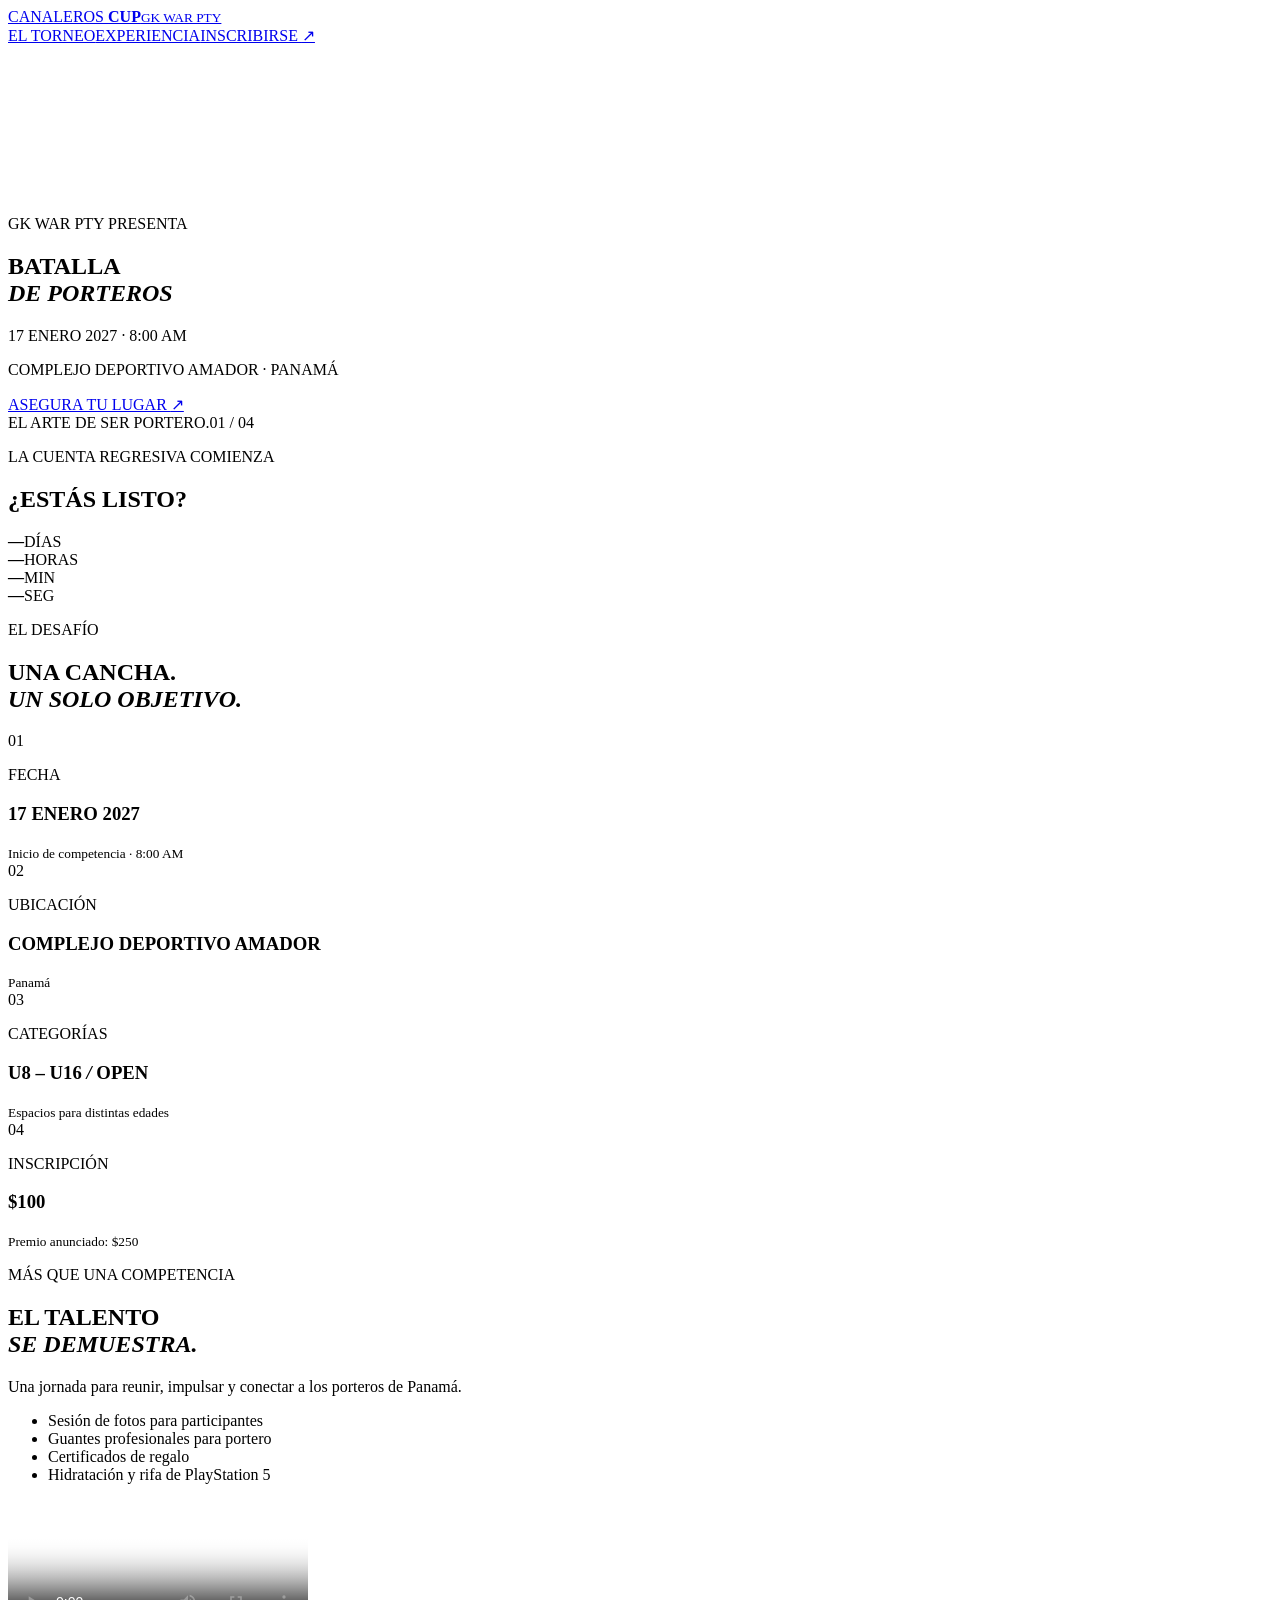
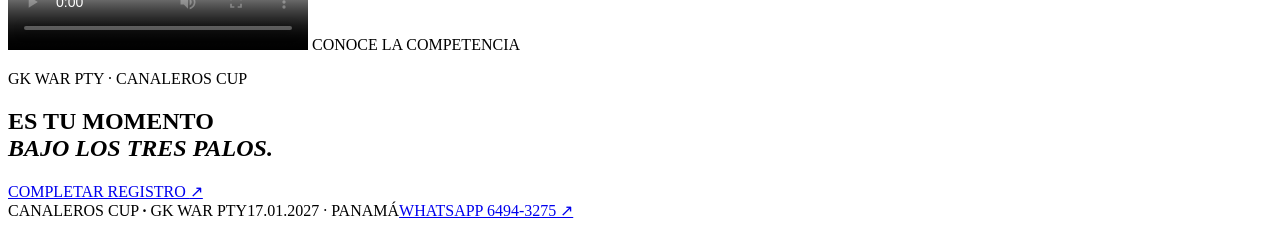
==== index.html @ c87890e3 "Create Canaleros Cup tournament homepage" ====
<!doctype html>
<html lang="es">
<head>
  <meta charset="utf-8">
  <meta name="viewport" content="width=device-width,initial-scale=1">
  <meta name="description" content="Canaleros Cup · GK WAR PTY — Batalla de Porteros, 17 de enero de 2027.">
  <title>Canaleros Cup | GK WAR PTY</title>
  <link rel="preconnect" href="https://fonts.googleapis.com">
  <link rel="preconnect" href="https://fonts.gstatic.com" crossorigin>
  <link href="https://fonts.googleapis.com/css2?family=Barlow+Condensed:wght@500;600;700;800;900&family=Inter:wght@400;500;600;700&display=swap" rel="stylesheet">
  <link rel="stylesheet" href="css/style.css">
</head>
<body>
  <header class="site-header">
    <a class="brand" href="#inicio" aria-label="Canaleros Cup inicio">
      <img src="assets/images/canaleros-cup-logo.png" alt="Canaleros Cup" onerror="this.style.display='none'">
      <span>CANALEROS <b>CUP</b><small>GK WAR PTY</small></span>
    </a>
    <nav><a href="#torneo">EL TORNEO</a><a href="#experiencia">EXPERIENCIA</a><a class="nav-cta" href="registro.html">INSCRIBIRSE <span>↗</span></a></nav>
  </header>

  <main>
    <section class="hero" id="inicio">
      <video class="hero-video" autoplay muted loop playsinline poster="assets/images/hero-poster.jpg">
        <source src="assets/videos/goalkeeper-hero.mp4" type="video/mp4">
      </video>
      <div class="hero-shade"></div>
      <div class="hero-content">
        <p class="eyebrow"><span></span> GK WAR PTY PRESENTA</p>
        <h1>BATALLA<br><em>DE PORTEROS</em></h1>
        <p class="hero-date">17 ENERO 2027 <i>·</i> 8:00 AM</p>
        <p class="hero-place">COMPLEJO DEPORTIVO AMADOR · PANAMÁ</p>
        <a class="button button-gold" href="registro.html">ASEGURA TU LUGAR <span>↗</span></a>
      </div>
      <div class="hero-foot"><span>EL ARTE DE SER PORTERO.</span><span>01 / 04</span></div>
    </section>

    <section class="countdown-section">
      <div><p class="eyebrow">LA CUENTA REGRESIVA COMIENZA</p><h2>¿ESTÁS LISTO?</h2></div>
      <div class="countdown" id="countdown" data-date="2027-01-17T08:00:00-05:00">
        <div><strong id="days">—</strong><span>DÍAS</span></div><div><strong id="hours">—</strong><span>HORAS</span></div><div><strong id="minutes">—</strong><span>MIN</span></div><div><strong id="seconds">—</strong><span>SEG</span></div>
      </div>
    </section>

    <section class="section tournament" id="torneo">
      <div class="section-heading"><p class="eyebrow">EL DESAFÍO</p><h2>UNA CANCHA.<br><em>UN SOLO OBJETIVO.</em></h2></div>
      <div class="info-grid">
        <article><span class="info-index">01</span><p>FECHA</p><h3>17 ENERO 2027</h3><small>Inicio de competencia · 8:00 AM</small></article>
        <article><span class="info-index">02</span><p>UBICACIÓN</p><h3>COMPLEJO DEPORTIVO AMADOR</h3><small>Panamá</small></article>
        <article><span class="info-index">03</span><p>CATEGORÍAS</p><h3>U8 – U16 <i>/</i> OPEN</h3><small>Espacios para distintas edades</small></article>
        <article><span class="info-index">04</span><p>INSCRIPCIÓN</p><h3>$100</h3><small>Premio anunciado: $250</small></article>
      </div>
    </section>

    <section class="feature-section" id="experiencia">
      <div class="feature-copy"><p class="eyebrow">MÁS QUE UNA COMPETENCIA</p><h2>EL TALENTO<br><em>SE DEMUESTRA.</em></h2><p>Una jornada para reunir, impulsar y conectar a los porteros de Panamá.</p>
        <ul><li>Sesión de fotos para participantes</li><li>Guantes profesionales para portero</li><li>Certificados de regalo</li><li>Hidratación y rifa de PlayStation 5</li></ul>
      </div>
      <div class="video-panel">
        <video controls playsinline preload="metadata" poster="assets/images/competition-poster.jpg">
          <source src="assets/videos/tournament-details.mp4" type="video/mp4">
          Tu navegador no puede reproducir este video.
        </video>
        <span class="video-caption">CONOCE LA COMPETENCIA</span>
      </div>
    </section>

    <section class="register-banner">
      <p class="eyebrow">GK WAR PTY · CANALEROS CUP</p><h2>ES TU MOMENTO<br><em>BAJO LOS TRES PALOS.</em></h2>
      <a class="button button-gold" href="registro.html">COMPLETAR REGISTRO <span>↗</span></a>
    </section>
  </main>
  <footer><span>CANALEROS CUP <b>·</b> GK WAR PTY</span><span>17.01.2027 · PANAMÁ</span><a href="https://wa.me/50764943275" target="_blank" rel="noopener">WHATSAPP 6494-3275 ↗</a></footer>
  <script src="js/main.js"></script>
</body>
</html>
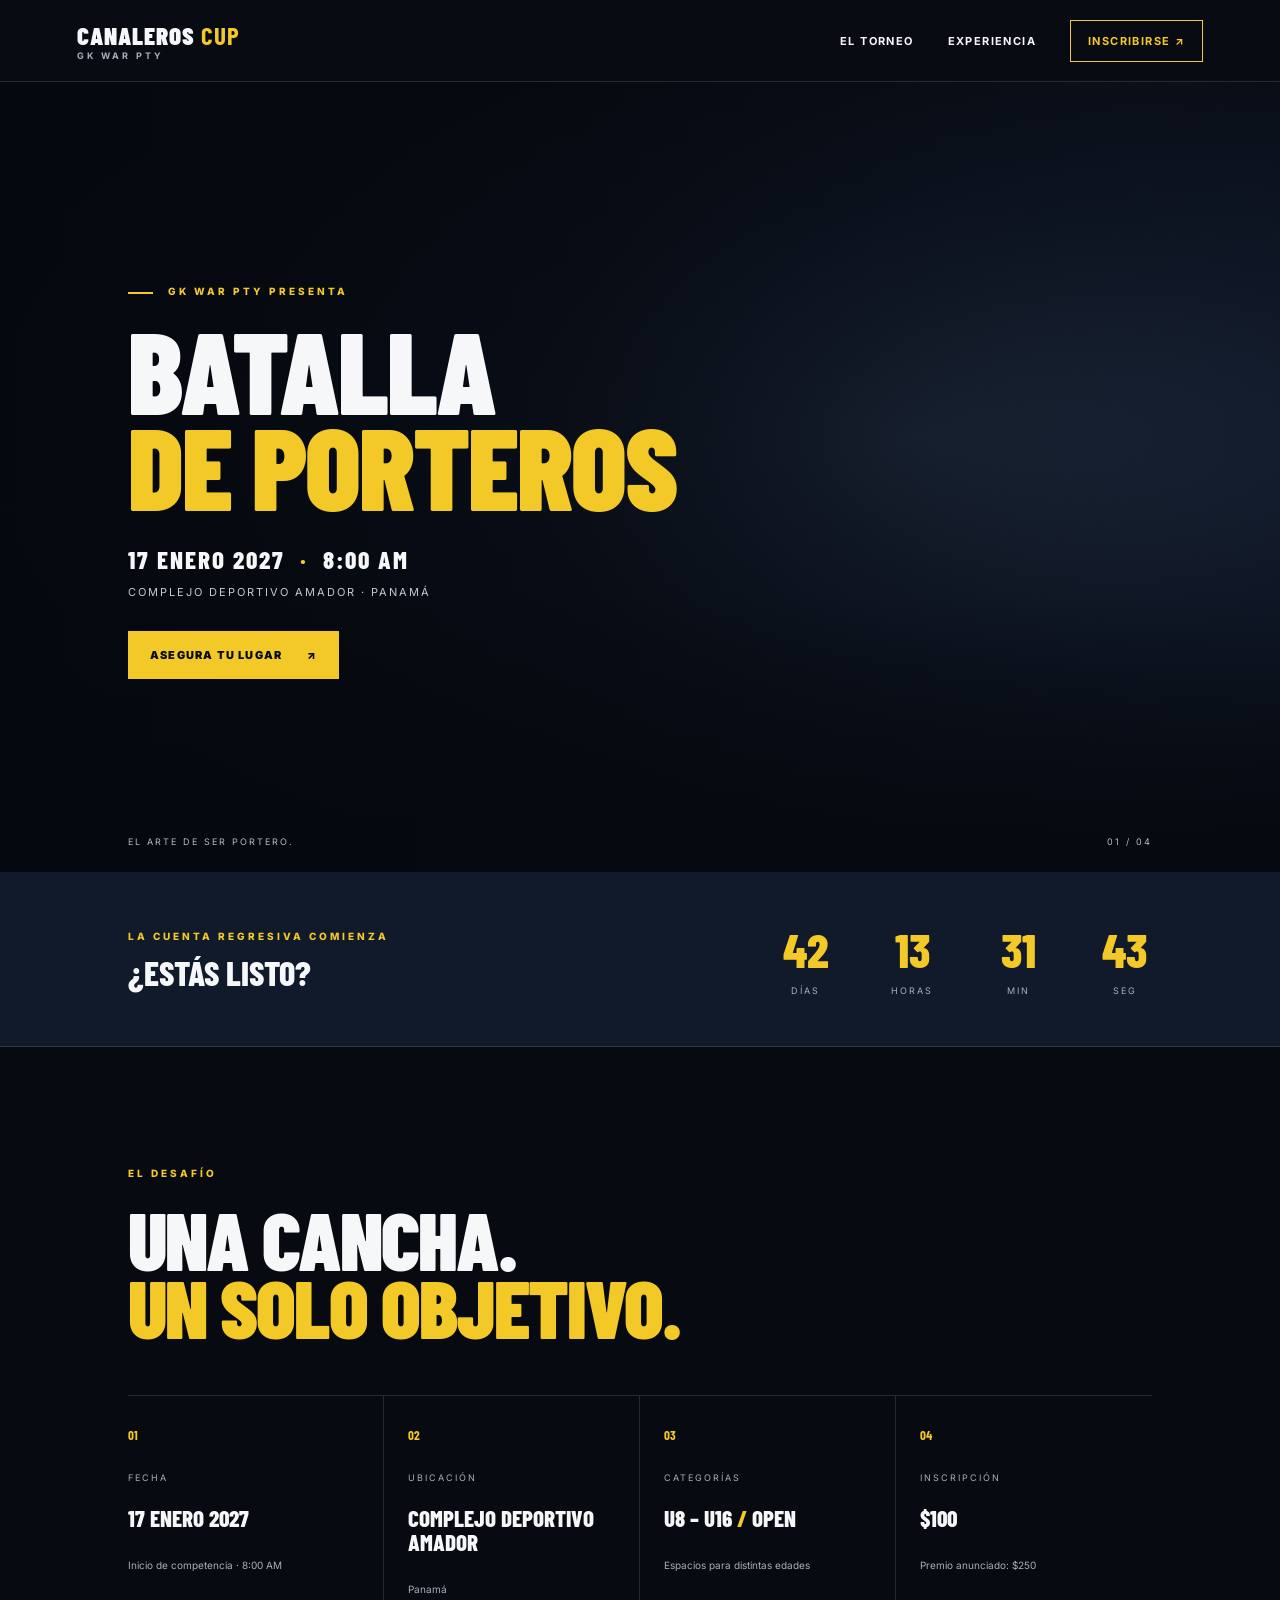
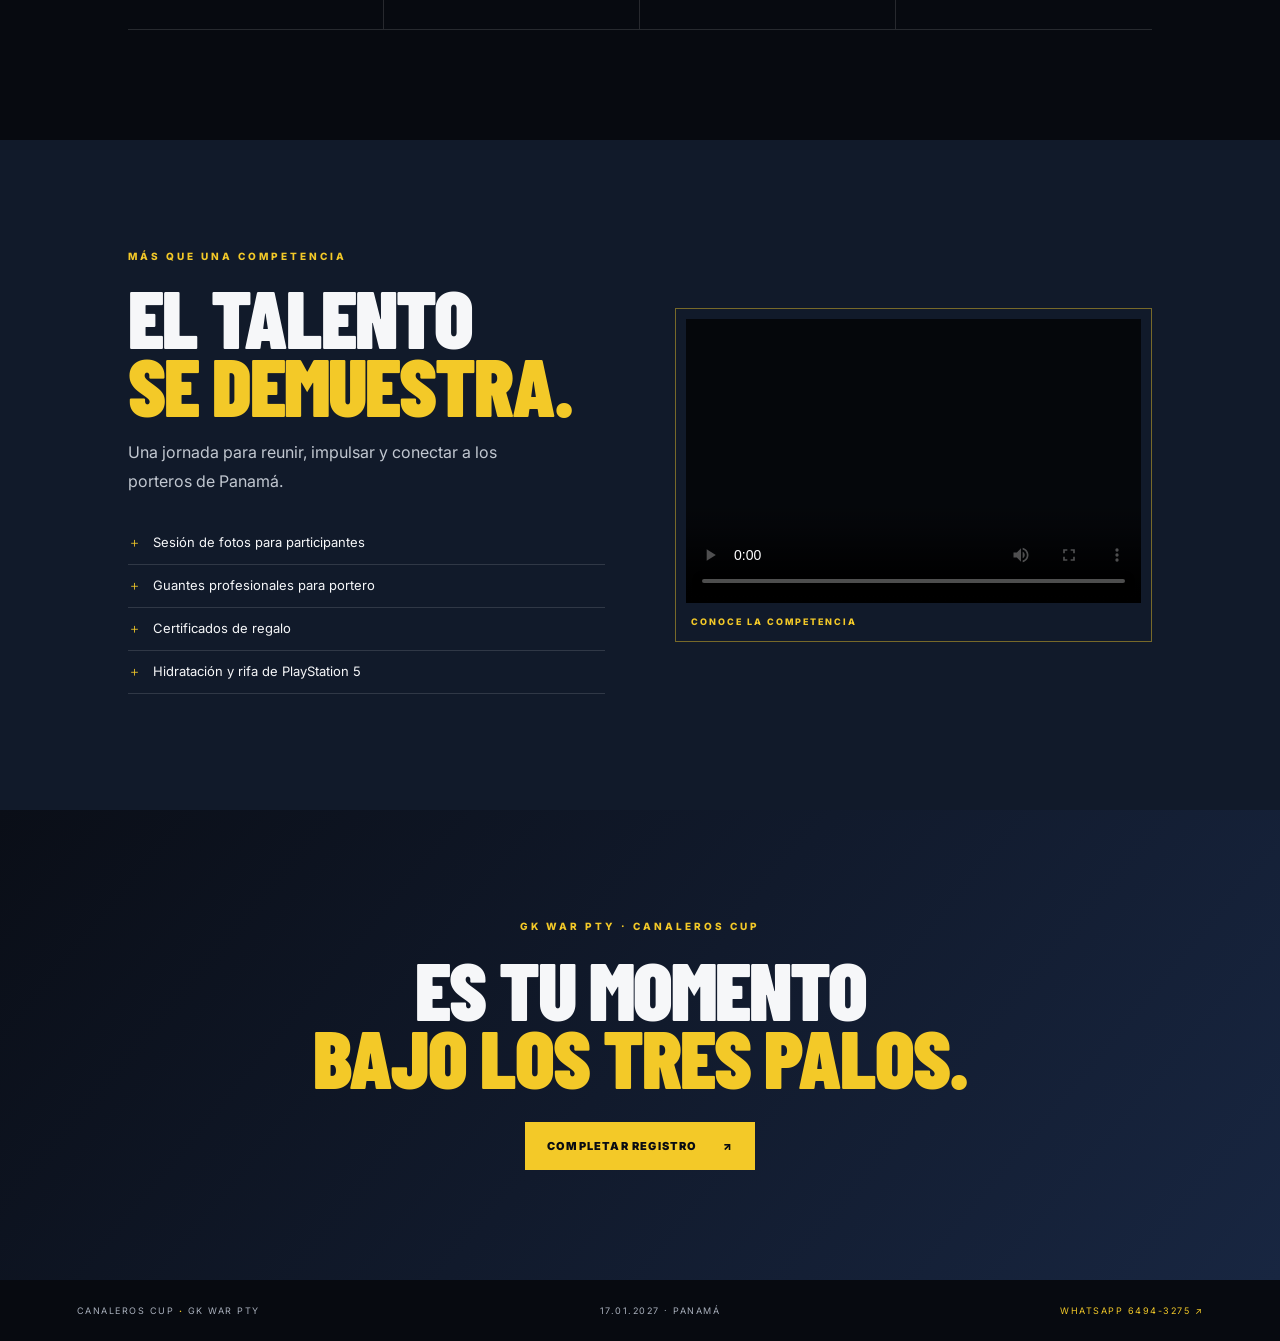
==== commit d17c3194: "Point tournament section to remastered video" ====
--- a/index.html
+++ b/index.html
@@ -58,7 +58,7 @@
       </div>
       <div class="video-panel">
         <video controls playsinline preload="metadata" poster="assets/images/competition-poster.jpg">
-          <source src="assets/videos/tournament-details.mp4" type="video/mp4">
+          <source src="assets/videos/tournament-details-remastered-web%202.MP4" type="video/mp4">
           Tu navegador no puede reproducir este video.
         </video>
         <span class="video-caption">CONOCE LA COMPETENCIA</span>
--- a/css/style.css
+++ b/css/style.css
@@ -0,0 +1 @@
+:root{--ink:#070a10;--navy:#101c33;--gold:#f3c928;--white:#f6f7f9;--muted:#a8afbb;--line:rgba(255,255,255,.13)}*{box-sizing:border-box}html{scroll-behavior:smooth}body{margin:0;background:var(--ink);color:var(--white);font-family:Inter,Arial,sans-serif}a{color:inherit;text-decoration:none}.site-header{height:82px;padding:0 clamp(20px,6vw,88px);display:flex;align-items:center;justify-content:space-between;background:#080b12;position:relative;z-index:5;border-bottom:1px solid var(--line)}.brand{display:flex;align-items:center;gap:12px;font-family:"Barlow Condensed",sans-serif;font-size:25px;font-weight:900;letter-spacing:1px}.brand img{width:48px;height:48px;object-fit:contain}.brand b{color:var(--gold)}.brand small{display:block;font:700 9px Inter,sans-serif;letter-spacing:3px;color:var(--muted)}nav{display:flex;align-items:center;gap:34px;font-size:11px;font-weight:700;letter-spacing:1.4px}nav a{transition:color .2s}nav a:hover{color:var(--gold)}.nav-cta{padding:13px 17px;border:1px solid var(--gold);color:var(--gold)}.hero{min-height:680px;height:min(790px,calc(100vh - 82px));position:relative;display:flex;align-items:center;padding:70px clamp(24px,10vw,150px);overflow:hidden;background:radial-gradient(ellipse at 72% 45%,#26354c 0,#111a2b 38%,#070a10 76%)}.hero-video{position:absolute;inset:0;width:100%;height:100%;object-fit:cover;opacity:.64}.hero-shade{position:absolute;inset:0;background:linear-gradient(90deg,rgba(5,8,14,.96) 0%,rgba(5,8,14,.76) 46%,rgba(5,8,14,.2) 100%),linear-gradient(0deg,rgba(5,8,14,.75),transparent 35%)}.hero-content{position:relative;z-index:1;max-width:760px}.eyebrow{font-size:10px;font-weight:800;letter-spacing:3px;color:var(--gold)}.eyebrow span{display:inline-block;width:25px;height:2px;background:var(--gold);vertical-align:middle;margin-right:10px}.hero h1,.section-heading h2,.feature-copy h2,.register-banner h2,.form-intro h1{font:900 clamp(58px,9vw,116px)/.83 "Barlow Condensed",Impact,sans-serif;letter-spacing:-2px;margin:25px 0}.hero h1 em,.section-heading em,.feature-copy em,.register-banner em,.form-intro em{font-style:normal;color:var(--gold)}.hero-date{font:800 25px "Barlow Condensed",sans-serif;letter-spacing:2px;margin:30px 0 7px}.hero-date i{color:var(--gold);font-style:normal;padding:0 8px}.hero-place{font-size:11px;letter-spacing:2px;color:#c3c9d2;margin-bottom:32px}.button{display:inline-flex;align-items:center;gap:25px;padding:17px 22px;font-size:11px;font-weight:900;letter-spacing:1.2px;border:0;cursor:pointer}.button-gold{background:var(--gold);color:#090c12}.button-gold:hover{background:#ffe36a}.hero-foot{position:absolute;bottom:25px;left:clamp(24px,10vw,150px);right:clamp(24px,10vw,150px);display:flex;justify-content:space-between;color:#b5bbc5;font-size:9px;letter-spacing:2px}.countdown-section{padding:48px clamp(24px,10vw,150px);display:flex;justify-content:space-between;align-items:center;gap:30px;background:#111a2a;border-bottom:1px solid var(--line)}.countdown-section h2{font:800 34px "Barlow Condensed",sans-serif;margin:5px 0}.countdown{display:flex;gap:clamp(14px,4vw,55px)}.countdown div{text-align:center;min-width:55px}.countdown strong{display:block;font:800 clamp(30px,4vw,48px) "Barlow Condensed",sans-serif;color:var(--gold)}.countdown span{font-size:9px;letter-spacing:2px;color:var(--muted)}.section{padding:110px clamp(24px,10vw,150px)}.section-heading h2,.feature-copy h2,.register-banner h2{font-size:clamp(48px,7vw,82px)}.info-grid{display:grid;grid-template-columns:repeat(4,1fr);border-top:1px solid var(--line);border-bottom:1px solid var(--line);margin-top:55px}.info-grid article{padding:28px 22px 32px 0;border-right:1px solid var(--line);position:relative}.info-grid article+article{padding-left:24px}.info-grid article:last-child{border:0}.info-index{color:var(--gold);font:700 13px "Barlow Condensed",sans-serif}.info-grid article p{font-size:9px;letter-spacing:2px;color:var(--muted);margin-top:28px}.info-grid h3{font:800 23px "Barlow Condensed",sans-serif;line-height:1.05}.info-grid h3 i{color:var(--gold);font-style:normal}.info-grid small{color:var(--muted);font-size:10px}.feature-section{background:#111a2a;padding:100px clamp(24px,10vw,150px);display:grid;grid-template-columns:1fr 1fr;gap:70px;align-items:center}.feature-copy h2{margin:20px 0}.feature-copy>p:not(.eyebrow){color:#c1c7d0;line-height:1.8;max-width:420px}.feature-copy ul{list-style:none;padding:10px 0 0}.feature-copy li{padding:12px 0;border-bottom:1px solid var(--line);font-size:13px}.feature-copy li:before{content:"＋";color:var(--gold);margin-right:12px}.video-panel{border:1px solid rgba(243,201,40,.45);padding:10px}.video-panel video{display:block;width:100%;aspect-ratio:16/10;background:#05070b;object-fit:cover}.video-caption{display:block;padding:13px 5px 4px;color:var(--gold);font-size:9px;letter-spacing:2px;font-weight:800}.register-banner{text-align:center;padding:110px 20px;background:linear-gradient(130deg,#0a0e17,#182641)}.register-banner h2{margin:22px 0 32px}.register-banner .eyebrow{margin:0}.register-banner .button{margin:auto}footer{padding:25px clamp(24px,6vw,88px);display:flex;justify-content:space-between;gap:20px;flex-wrap:wrap;color:var(--muted);font-size:9px;letter-spacing:1.5px}footer b{color:var(--gold)}footer a{color:var(--gold)}.form-page{background:#0a0d14}.form-wrap{max-width:850px;margin:auto;padding:65px 22px 100px}.form-intro{text-align:center;margin-bottom:38px}.form-intro h1{font-size:clamp(52px,8vw,85px)}.form-intro>p:last-child{color:var(--muted)}.registration-form{background:#f7f7f5;color:#17191e;padding:clamp(22px,5vw,55px);border-top:5px solid var(--gold);box-shadow:0 25px 80px #0006}.form-brand{text-align:center;border-bottom:1px solid #d8d8d4;padding-bottom:25px}.form-brand h2{font:900 36px "Barlow Condensed",sans-serif;margin:0}.form-brand h3{font:800 19px "Barlow Condensed",sans-serif;margin:5px 0}.form-brand p{font-size:11px;color:#555}.form-section{padding:25px 0;border-bottom:1px solid #ddd}.form-section>h3{font:800 18px "Barlow Condensed",sans-serif;letter-spacing:.5px;margin:0 0 18px}.form-section label{display:block;font-size:12px;font-weight:600;margin:14px 0}.form-section input:not([type=file]):not([type=checkbox]),.form-section textarea{display:block;width:100%;margin-top:7px;padding:12px;border:1px solid #c9c9c5;background:#fff;font:14px Inter,sans-serif;border-radius:0;color:#17191e}.field-row{display:grid;grid-template-columns:1fr 1fr;gap:18px}.upload-box{border:1px dashed #9b9b94;padding:24px;text-align:center!important;display:flex!important;flex-direction:column;align-items:center;gap:9px;background:#fff}.upload-box>span{font-size:27px;color:#9c7a00}.upload-box small{font-weight:400;color:#777}.upload-box input{max-width:100%;font-size:11px}.consent{display:flex!important;align-items:flex-start;gap:10px;line-height:1.6}.consent input{margin-top:2px}.form-welcome{text-align:center;font:900 26px "Barlow Condensed",sans-serif;margin:30px 0 12px}.form-motto{text-align:center;font-size:11px;line-height:1.8;color:#555}.form-motto b{color:#17191e}.submit-button{width:100%;justify-content:center;margin-top:20px}.form-note{text-align:center;font-size:10px;color:#777;line-height:1.6}.form-page footer{border-top:1px solid var(--line)}@media(max-width:760px){.site-header{height:70px;padding:0 18px}.brand{font-size:21px}nav{gap:14px;font-size:9px}nav>a:not(.nav-cta){display:none}.nav-cta{padding:11px}.hero{min-height:650px;height:calc(88vh - 70px);padding:55px 25px}.hero h1{font-size:clamp(57px,15vw,88px)}.hero-shade{background:linear-gradient(90deg,rgba(5,8,14,.92),rgba(5,8,14,.45)),linear-gradient(0deg,rgba(5,8,14,.8),transparent 55%)}.hero-foot{left:25px;right:25px}.countdown-section{align-items:flex-start;flex-direction:column;padding:35px 24px}.countdown{width:100%;justify-content:space-between;gap:5px}.countdown div{min-width:0}.section{padding:75px 24px}.info-grid{grid-template-columns:1fr 1fr}.info-grid article{padding:22px 12px 25px 0}.info-grid article+article{padding-left:14px}.info-grid article:nth-child(2){border-right:0}.info-grid article:nth-child(n+3){border-top:1px solid var(--line)}.feature-section{padding:75px 24px;grid-template-columns:1fr;gap:35px}.register-banner{padding:80px 20px}.register-banner h2{font-size:52px}.field-row{grid-template-columns:1fr;gap:0}.form-wrap{padding:45px 12px 65px}.registration-form{padding:22px 17px}footer{padding:22px;gap:12px}}@media(prefers-reduced-motion:reduce){html{scroll-behavior:auto}*{animation:none!important;transition:none!important}}
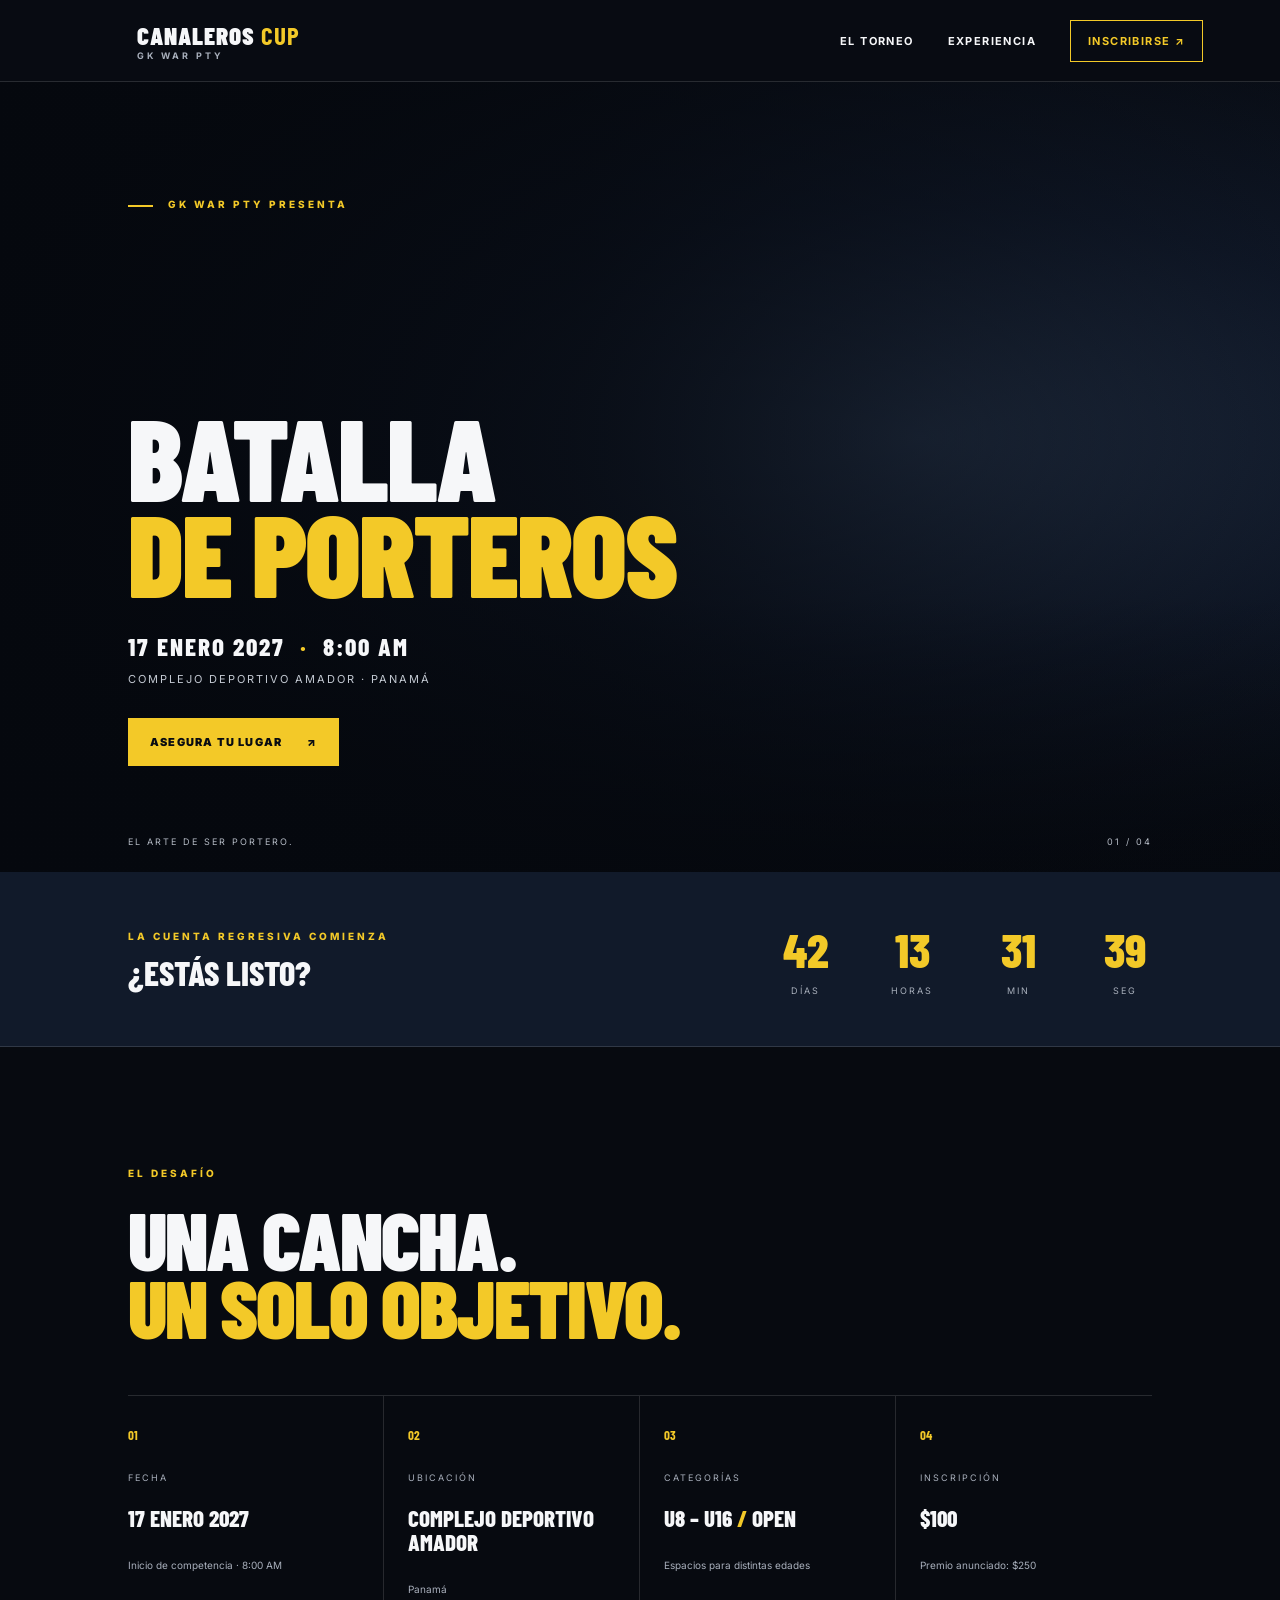
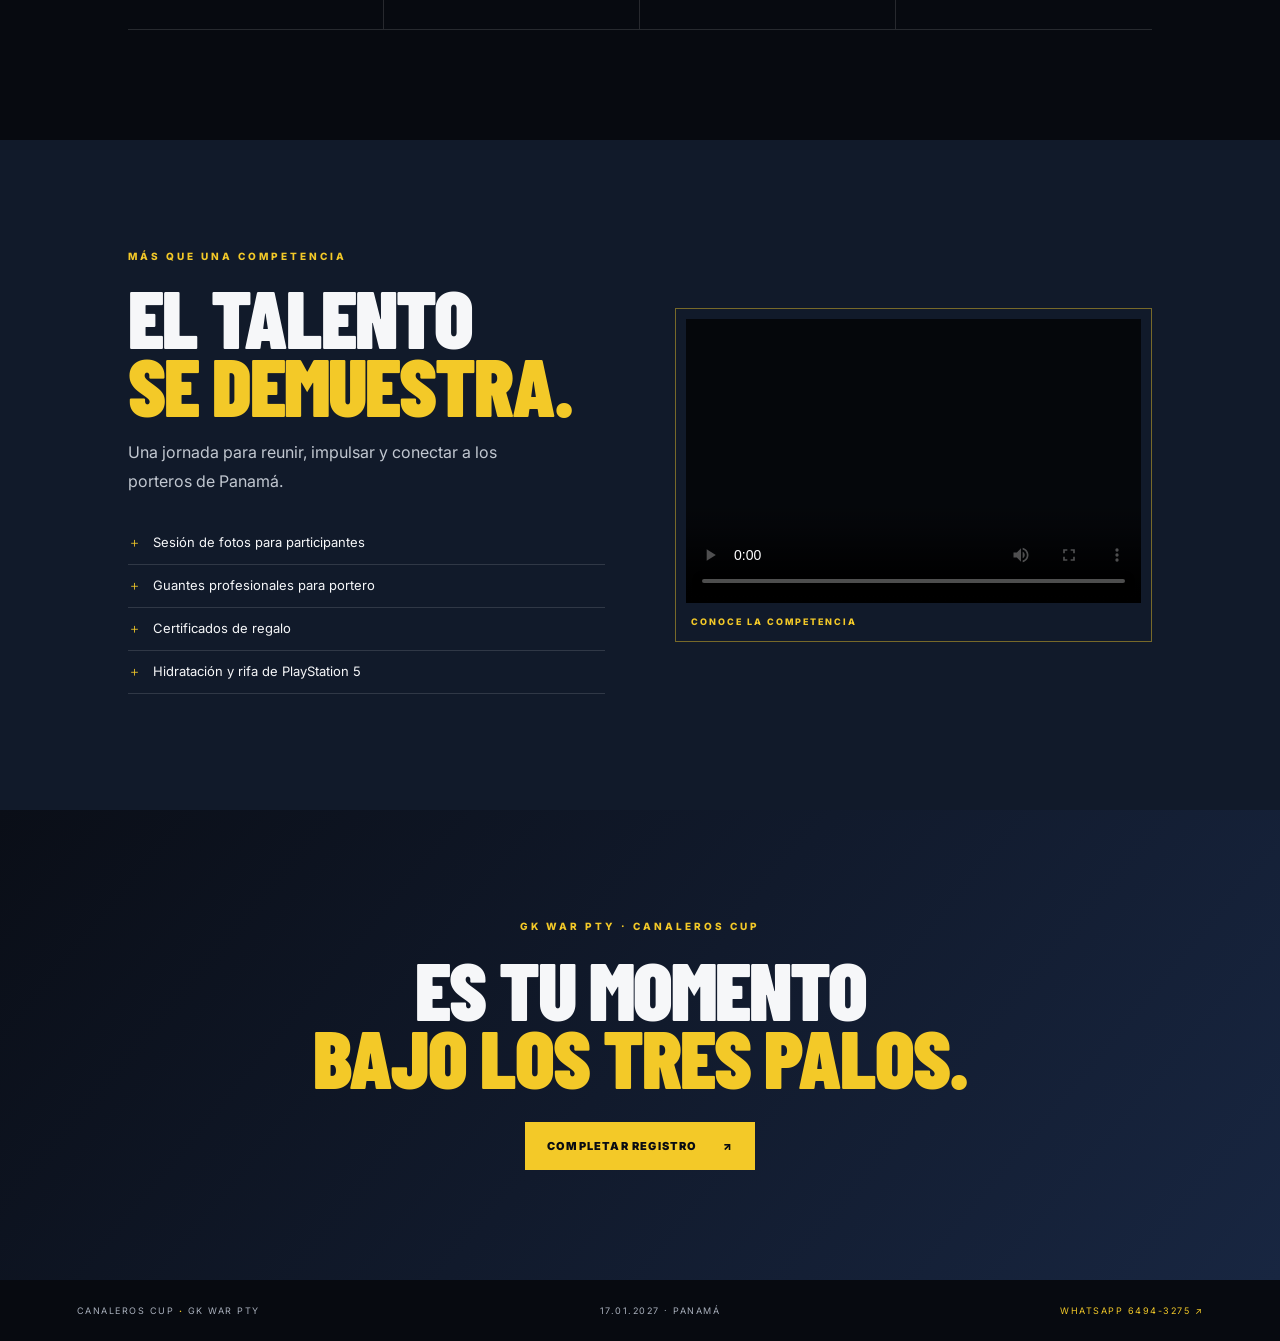
==== commit f4d00534: "Connect tournament logos on landing page" ====
--- a/index.html
+++ b/index.html
@@ -13,7 +13,7 @@
 <body>
   <header class="site-header">
     <a class="brand" href="#inicio" aria-label="Canaleros Cup inicio">
-      <img src="assets/images/canaleros-cup-logo.png" alt="Canaleros Cup" onerror="this.style.display='none'">
+      <img src="assets/images/canaleros-cup-logo.webp" alt="Canaleros Cup" onerror="this.style.display='none'">
       <span>CANALEROS <b>CUP</b><small>GK WAR PTY</small></span>
     </a>
     <nav><a href="#torneo">EL TORNEO</a><a href="#experiencia">EXPERIENCIA</a><a class="nav-cta" href="registro.html">INSCRIBIRSE <span>↗</span></a></nav>
@@ -27,6 +27,7 @@
       <div class="hero-shade"></div>
       <div class="hero-content">
         <p class="eyebrow"><span></span> GK WAR PTY PRESENTA</p>
+        <img class="hero-logo" src="assets/images/gk-war-pty-canaleros-cup-logo.webp" alt="GK WAR PTY by Canaleros Cup">
         <h1>BATALLA<br><em>DE PORTEROS</em></h1>
         <p class="hero-date">17 ENERO 2027 <i>·</i> 8:00 AM</p>
         <p class="hero-place">COMPLEJO DEPORTIVO AMADOR · PANAMÁ</p>
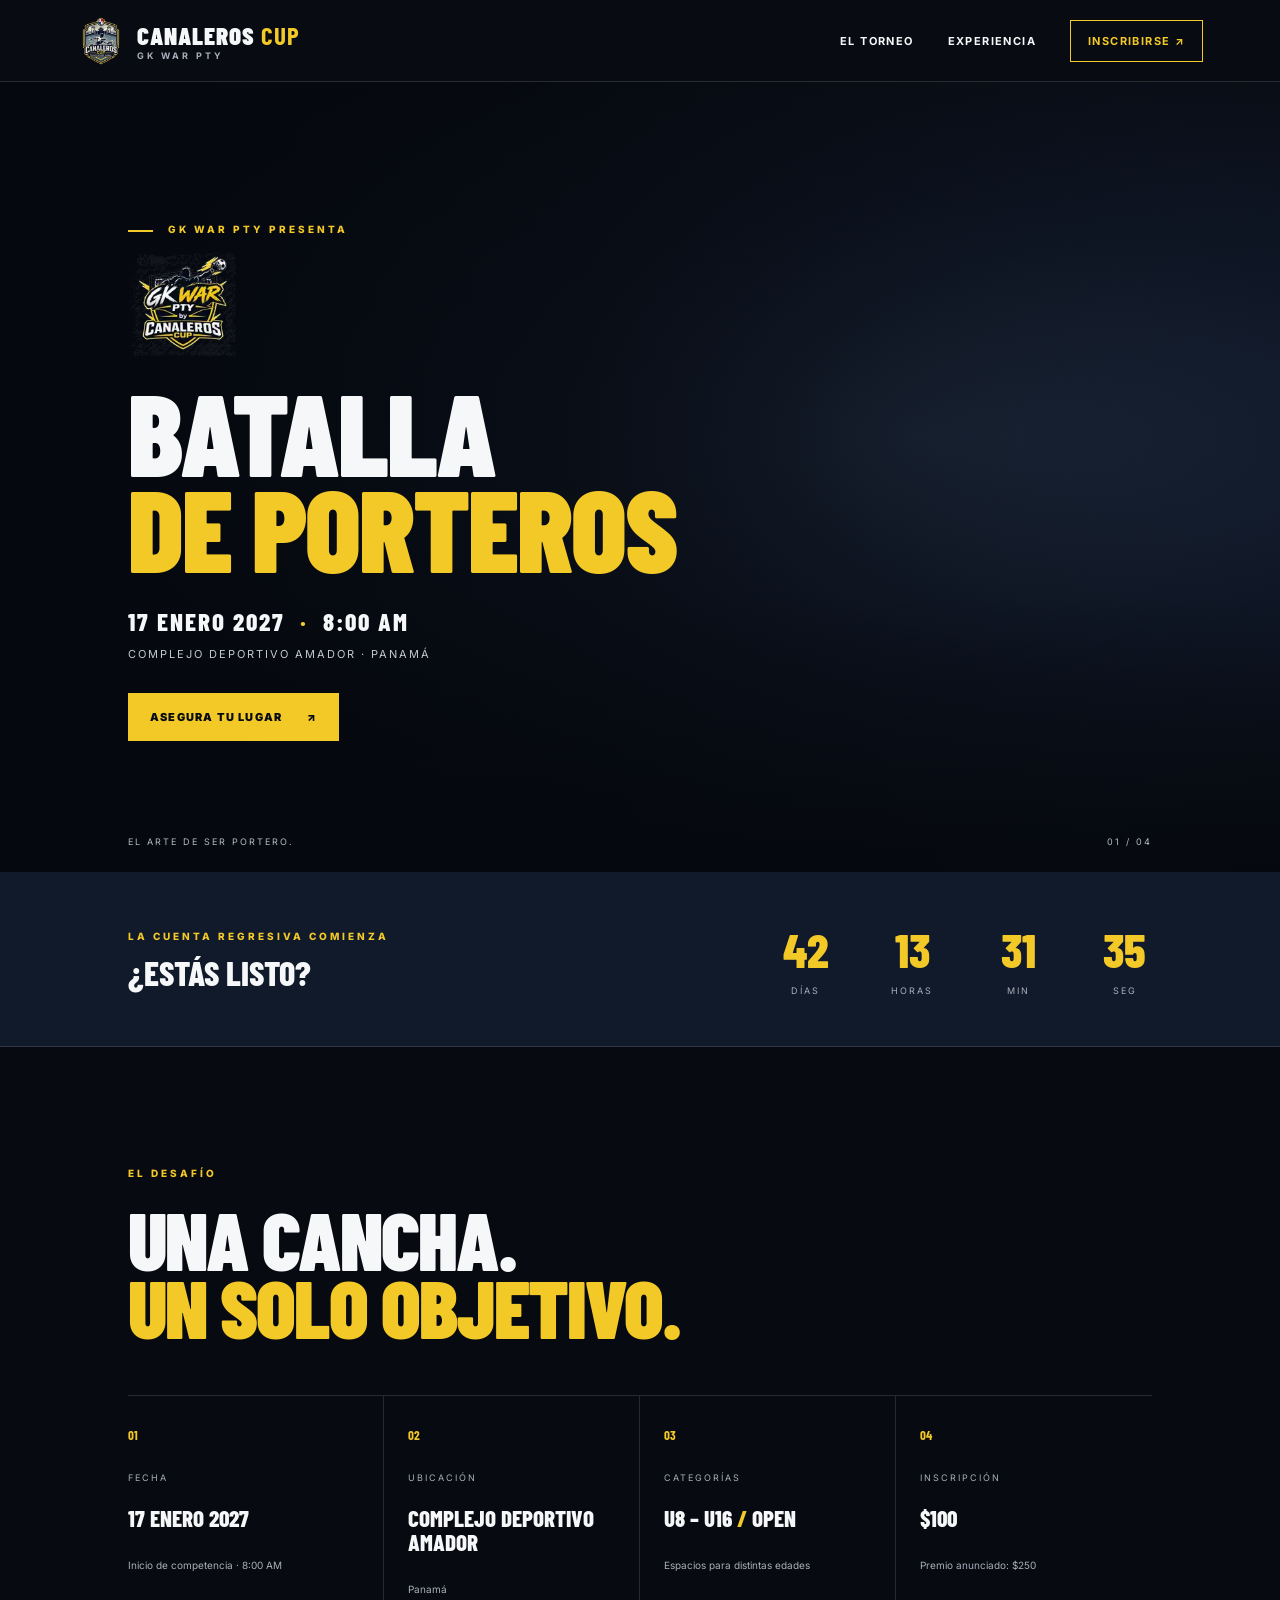
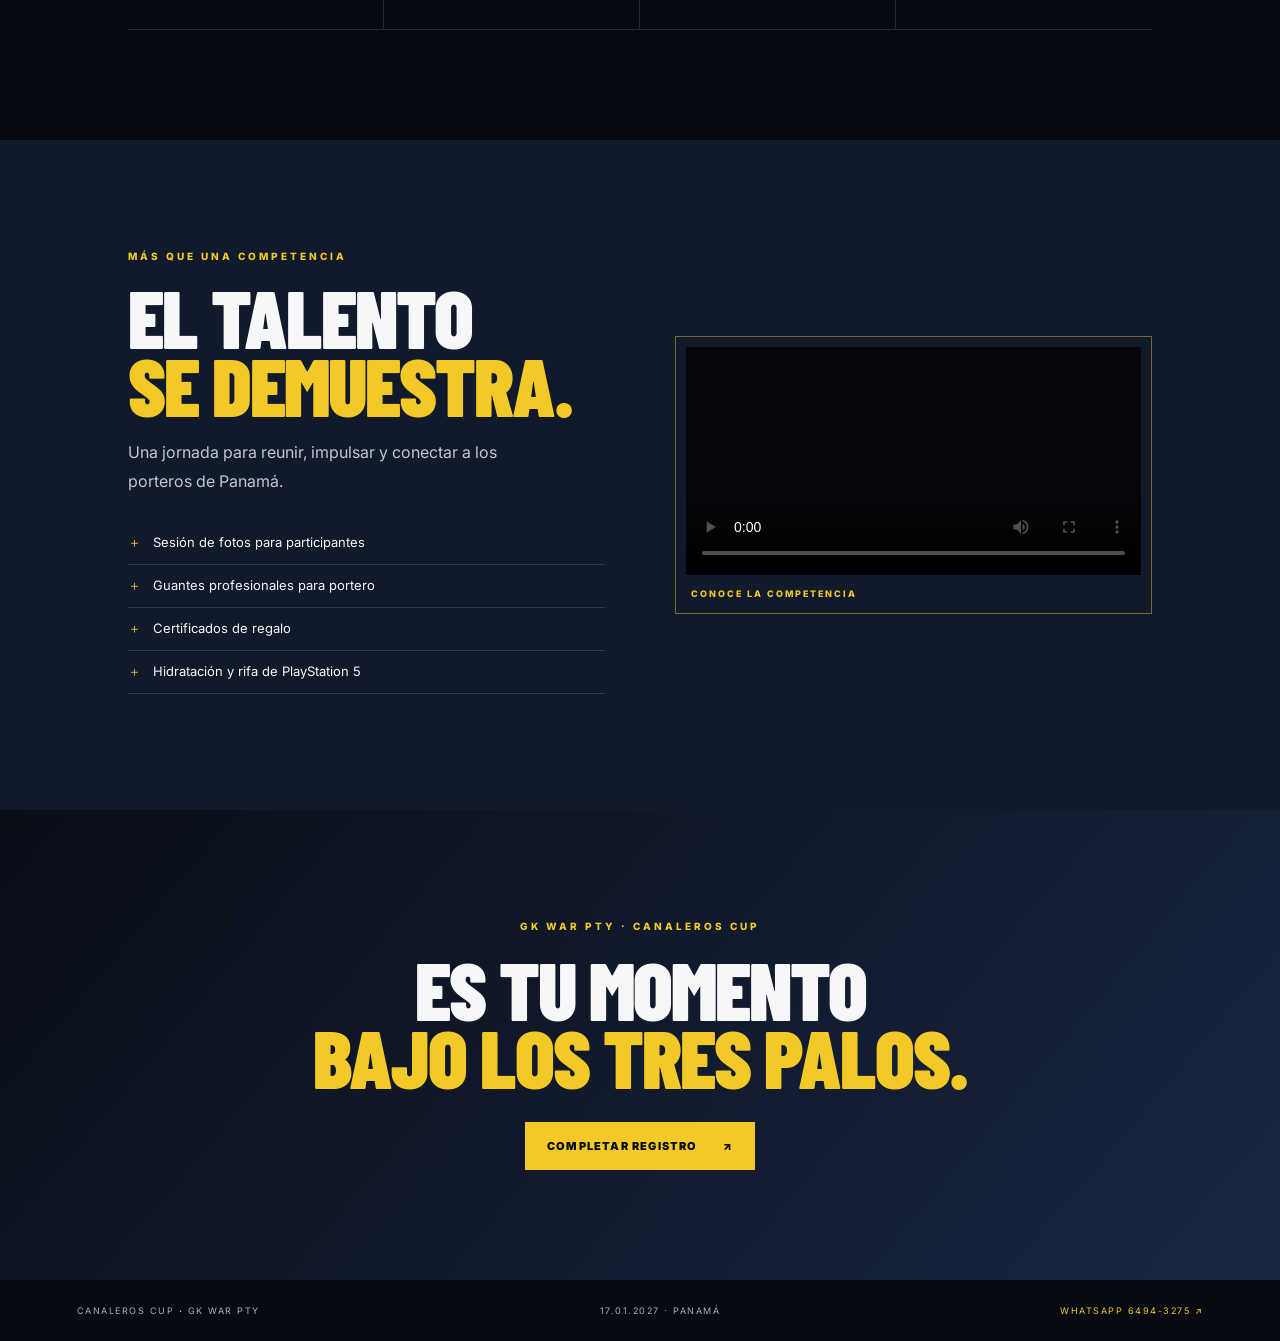
==== commit fd83d459: "Refresh enhanced goalkeeper video asset" ====
--- a/index.html
+++ b/index.html
@@ -22,7 +22,7 @@
   <main>
     <section class="hero" id="inicio">
       <video class="hero-video" autoplay muted loop playsinline poster="assets/images/hero-poster.jpg">
-        <source src="assets/videos/goalkeeper-hero.mp4" type="video/mp4">
+        <source src="assets/videos/goalkeeper-hero.mp4?v=2" type="video/mp4">
       </video>
       <div class="hero-shade"></div>
       <div class="hero-content">
--- a/css/style.css
+++ b/css/style.css
@@ -1 +1 @@
-:root{--ink:#070a10;--navy:#101c33;--gold:#f3c928;--white:#f6f7f9;--muted:#a8afbb;--line:rgba(255,255,255,.13)}*{box-sizing:border-box}html{scroll-behavior:smooth}body{margin:0;background:var(--ink);color:var(--white);font-family:Inter,Arial,sans-serif}a{color:inherit;text-decoration:none}.site-header{height:82px;padding:0 clamp(20px,6vw,88px);display:flex;align-items:center;justify-content:space-between;background:#080b12;position:relative;z-index:5;border-bottom:1px solid var(--line)}.brand{display:flex;align-items:center;gap:12px;font-family:"Barlow Condensed",sans-serif;font-size:25px;font-weight:900;letter-spacing:1px}.brand img{width:48px;height:48px;object-fit:contain}.brand b{color:var(--gold)}.brand small{display:block;font:700 9px Inter,sans-serif;letter-spacing:3px;color:var(--muted)}nav{display:flex;align-items:center;gap:34px;font-size:11px;font-weight:700;letter-spacing:1.4px}nav a{transition:color .2s}nav a:hover{color:var(--gold)}.nav-cta{padding:13px 17px;border:1px solid var(--gold);color:var(--gold)}.hero{min-height:680px;height:min(790px,calc(100vh - 82px));position:relative;display:flex;align-items:center;padding:70px clamp(24px,10vw,150px);overflow:hidden;background:radial-gradient(ellipse at 72% 45%,#26354c 0,#111a2b 38%,#070a10 76%)}.hero-video{position:absolute;inset:0;width:100%;height:100%;object-fit:cover;opacity:.64}.hero-shade{position:absolute;inset:0;background:linear-gradient(90deg,rgba(5,8,14,.96) 0%,rgba(5,8,14,.76) 46%,rgba(5,8,14,.2) 100%),linear-gradient(0deg,rgba(5,8,14,.75),transparent 35%)}.hero-content{position:relative;z-index:1;max-width:760px}.eyebrow{font-size:10px;font-weight:800;letter-spacing:3px;color:var(--gold)}.eyebrow span{display:inline-block;width:25px;height:2px;background:var(--gold);vertical-align:middle;margin-right:10px}.hero h1,.section-heading h2,.feature-copy h2,.register-banner h2,.form-intro h1{font:900 clamp(58px,9vw,116px)/.83 "Barlow Condensed",Impact,sans-serif;letter-spacing:-2px;margin:25px 0}.hero h1 em,.section-heading em,.feature-copy em,.register-banner em,.form-intro em{font-style:normal;color:var(--gold)}.hero-date{font:800 25px "Barlow Condensed",sans-serif;letter-spacing:2px;margin:30px 0 7px}.hero-date i{color:var(--gold);font-style:normal;padding:0 8px}.hero-place{font-size:11px;letter-spacing:2px;color:#c3c9d2;margin-bottom:32px}.button{display:inline-flex;align-items:center;gap:25px;padding:17px 22px;font-size:11px;font-weight:900;letter-spacing:1.2px;border:0;cursor:pointer}.button-gold{background:var(--gold);color:#090c12}.button-gold:hover{background:#ffe36a}.hero-foot{position:absolute;bottom:25px;left:clamp(24px,10vw,150px);right:clamp(24px,10vw,150px);display:flex;justify-content:space-between;color:#b5bbc5;font-size:9px;letter-spacing:2px}.countdown-section{padding:48px clamp(24px,10vw,150px);display:flex;justify-content:space-between;align-items:center;gap:30px;background:#111a2a;border-bottom:1px solid var(--line)}.countdown-section h2{font:800 34px "Barlow Condensed",sans-serif;margin:5px 0}.countdown{display:flex;gap:clamp(14px,4vw,55px)}.countdown div{text-align:center;min-width:55px}.countdown strong{display:block;font:800 clamp(30px,4vw,48px) "Barlow Condensed",sans-serif;color:var(--gold)}.countdown span{font-size:9px;letter-spacing:2px;color:var(--muted)}.section{padding:110px clamp(24px,10vw,150px)}.section-heading h2,.feature-copy h2,.register-banner h2{font-size:clamp(48px,7vw,82px)}.info-grid{display:grid;grid-template-columns:repeat(4,1fr);border-top:1px solid var(--line);border-bottom:1px solid var(--line);margin-top:55px}.info-grid article{padding:28px 22px 32px 0;border-right:1px solid var(--line);position:relative}.info-grid article+article{padding-left:24px}.info-grid article:last-child{border:0}.info-index{color:var(--gold);font:700 13px "Barlow Condensed",sans-serif}.info-grid article p{font-size:9px;letter-spacing:2px;color:var(--muted);margin-top:28px}.info-grid h3{font:800 23px "Barlow Condensed",sans-serif;line-height:1.05}.info-grid h3 i{color:var(--gold);font-style:normal}.info-grid small{color:var(--muted);font-size:10px}.feature-section{background:#111a2a;padding:100px clamp(24px,10vw,150px);display:grid;grid-template-columns:1fr 1fr;gap:70px;align-items:center}.feature-copy h2{margin:20px 0}.feature-copy>p:not(.eyebrow){color:#c1c7d0;line-height:1.8;max-width:420px}.feature-copy ul{list-style:none;padding:10px 0 0}.feature-copy li{padding:12px 0;border-bottom:1px solid var(--line);font-size:13px}.feature-copy li:before{content:"＋";color:var(--gold);margin-right:12px}.video-panel{border:1px solid rgba(243,201,40,.45);padding:10px}.video-panel video{display:block;width:100%;aspect-ratio:16/10;background:#05070b;object-fit:cover}.video-caption{display:block;padding:13px 5px 4px;color:var(--gold);font-size:9px;letter-spacing:2px;font-weight:800}.register-banner{text-align:center;padding:110px 20px;background:linear-gradient(130deg,#0a0e17,#182641)}.register-banner h2{margin:22px 0 32px}.register-banner .eyebrow{margin:0}.register-banner .button{margin:auto}footer{padding:25px clamp(24px,6vw,88px);display:flex;justify-content:space-between;gap:20px;flex-wrap:wrap;color:var(--muted);font-size:9px;letter-spacing:1.5px}footer b{color:var(--gold)}footer a{color:var(--gold)}.form-page{background:#0a0d14}.form-wrap{max-width:850px;margin:auto;padding:65px 22px 100px}.form-intro{text-align:center;margin-bottom:38px}.form-intro h1{font-size:clamp(52px,8vw,85px)}.form-intro>p:last-child{color:var(--muted)}.registration-form{background:#f7f7f5;color:#17191e;padding:clamp(22px,5vw,55px);border-top:5px solid var(--gold);box-shadow:0 25px 80px #0006}.form-brand{text-align:center;border-bottom:1px solid #d8d8d4;padding-bottom:25px}.form-brand h2{font:900 36px "Barlow Condensed",sans-serif;margin:0}.form-brand h3{font:800 19px "Barlow Condensed",sans-serif;margin:5px 0}.form-brand p{font-size:11px;color:#555}.form-section{padding:25px 0;border-bottom:1px solid #ddd}.form-section>h3{font:800 18px "Barlow Condensed",sans-serif;letter-spacing:.5px;margin:0 0 18px}.form-section label{display:block;font-size:12px;font-weight:600;margin:14px 0}.form-section input:not([type=file]):not([type=checkbox]),.form-section textarea{display:block;width:100%;margin-top:7px;padding:12px;border:1px solid #c9c9c5;background:#fff;font:14px Inter,sans-serif;border-radius:0;color:#17191e}.field-row{display:grid;grid-template-columns:1fr 1fr;gap:18px}.upload-box{border:1px dashed #9b9b94;padding:24px;text-align:center!important;display:flex!important;flex-direction:column;align-items:center;gap:9px;background:#fff}.upload-box>span{font-size:27px;color:#9c7a00}.upload-box small{font-weight:400;color:#777}.upload-box input{max-width:100%;font-size:11px}.consent{display:flex!important;align-items:flex-start;gap:10px;line-height:1.6}.consent input{margin-top:2px}.form-welcome{text-align:center;font:900 26px "Barlow Condensed",sans-serif;margin:30px 0 12px}.form-motto{text-align:center;font-size:11px;line-height:1.8;color:#555}.form-motto b{color:#17191e}.submit-button{width:100%;justify-content:center;margin-top:20px}.form-note{text-align:center;font-size:10px;color:#777;line-height:1.6}.form-page footer{border-top:1px solid var(--line)}@media(max-width:760px){.site-header{height:70px;padding:0 18px}.brand{font-size:21px}nav{gap:14px;font-size:9px}nav>a:not(.nav-cta){display:none}.nav-cta{padding:11px}.hero{min-height:650px;height:calc(88vh - 70px);padding:55px 25px}.hero h1{font-size:clamp(57px,15vw,88px)}.hero-shade{background:linear-gradient(90deg,rgba(5,8,14,.92),rgba(5,8,14,.45)),linear-gradient(0deg,rgba(5,8,14,.8),transparent 55%)}.hero-foot{left:25px;right:25px}.countdown-section{align-items:flex-start;flex-direction:column;padding:35px 24px}.countdown{width:100%;justify-content:space-between;gap:5px}.countdown div{min-width:0}.section{padding:75px 24px}.info-grid{grid-template-columns:1fr 1fr}.info-grid article{padding:22px 12px 25px 0}.info-grid article+article{padding-left:14px}.info-grid article:nth-child(2){border-right:0}.info-grid article:nth-child(n+3){border-top:1px solid var(--line)}.feature-section{padding:75px 24px;grid-template-columns:1fr;gap:35px}.register-banner{padding:80px 20px}.register-banner h2{font-size:52px}.field-row{grid-template-columns:1fr;gap:0}.form-wrap{padding:45px 12px 65px}.registration-form{padding:22px 17px}footer{padding:22px;gap:12px}}@media(prefers-reduced-motion:reduce){html{scroll-behavior:auto}*{animation:none!important;transition:none!important}}+:root{--ink:#070a10;--navy:#101c33;--gold:#f3c928;--white:#f6f7f9;--muted:#a8afbb;--line:rgba(255,255,255,.13)}*{box-sizing:border-box}html{scroll-behavior:smooth}body{margin:0;background:var(--ink);color:var(--white);font-family:Inter,Arial,sans-serif}a{color:inherit;text-decoration:none}.site-header{height:82px;padding:0 clamp(20px,6vw,88px);display:flex;align-items:center;justify-content:space-between;background:#080b12;position:relative;z-index:5;border-bottom:1px solid var(--line)}.brand{display:flex;align-items:center;gap:12px;font-family:"Barlow Condensed",sans-serif;font-size:25px;font-weight:900;letter-spacing:1px}.brand img{width:48px;height:48px;object-fit:contain}.brand b{color:var(--gold)}.brand small{display:block;font:700 9px Inter,sans-serif;letter-spacing:3px;color:var(--muted)}nav{display:flex;align-items:center;gap:34px;font-size:11px;font-weight:700;letter-spacing:1.4px}nav a{transition:color .2s}nav a:hover{color:var(--gold)}.nav-cta{padding:13px 17px;border:1px solid var(--gold);color:var(--gold)}.hero{min-height:680px;height:min(790px,calc(100vh - 82px));position:relative;display:flex;align-items:center;padding:70px clamp(24px,10vw,150px);overflow:hidden;background:radial-gradient(ellipse at 72% 45%,#26354c 0,#111a2b 38%,#070a10 76%)}.hero-video{position:absolute;inset:0;width:100%;height:100%;object-fit:cover;opacity:.64}.hero-shade{position:absolute;inset:0;background:linear-gradient(90deg,rgba(5,8,14,.96) 0%,rgba(5,8,14,.76) 46%,rgba(5,8,14,.2) 100%),linear-gradient(0deg,rgba(5,8,14,.75),transparent 35%)}.hero-content{position:relative;z-index:1;max-width:760px}.hero-logo{display:block;width:110px;height:110px;object-fit:contain;margin:14px 0 4px}.hero h1{margin-top:20px}.eyebrow{font-size:10px;font-weight:800;letter-spacing:3px;color:var(--gold)}.eyebrow span{display:inline-block;width:25px;height:2px;background:var(--gold);vertical-align:middle;margin-right:10px}.hero h1,.section-heading h2,.feature-copy h2,.register-banner h2,.form-intro h1{font:900 clamp(58px,9vw,116px)/.83 "Barlow Condensed",Impact,sans-serif;letter-spacing:-2px;margin:25px 0}.hero h1 em,.section-heading em,.feature-copy em,.register-banner em,.form-intro em{font-style:normal;color:var(--gold)}.hero-date{font:800 25px "Barlow Condensed",sans-serif;letter-spacing:2px;margin:30px 0 7px}.hero-date i{color:var(--gold);font-style:normal;padding:0 8px}.hero-place{font-size:11px;letter-spacing:2px;color:#c3c9d2;margin-bottom:32px}.button{display:inline-flex;align-items:center;gap:25px;padding:17px 22px;font-size:11px;font-weight:900;letter-spacing:1.2px;border:0;cursor:pointer}.button-gold{background:var(--gold);color:#090c12}.button-gold:hover{background:#ffe36a}.hero-foot{position:absolute;bottom:25px;left:clamp(24px,10vw,150px);right:clamp(24px,10vw,150px);display:flex;justify-content:space-between;color:#b5bbc5;font-size:9px;letter-spacing:2px}.countdown-section{padding:48px clamp(24px,10vw,150px);display:flex;justify-content:space-between;align-items:center;gap:30px;background:#111a2a;border-bottom:1px solid var(--line)}.countdown-section h2{font:800 34px "Barlow Condensed",sans-serif;margin:5px 0}.countdown{display:flex;gap:clamp(14px,4vw,55px)}.countdown div{text-align:center;min-width:55px}.countdown strong{display:block;font:800 clamp(30px,4vw,48px) "Barlow Condensed",sans-serif;color:var(--gold)}.countdown span{font-size:9px;letter-spacing:2px;color:var(--muted)}.section{padding:110px clamp(24px,10vw,150px)}.section-heading h2,.feature-copy h2,.register-banner h2{font-size:clamp(48px,7vw,82px)}.info-grid{display:grid;grid-template-columns:repeat(4,1fr);border-top:1px solid var(--line);border-bottom:1px solid var(--line);margin-top:55px}.info-grid article{padding:28px 22px 32px 0;border-right:1px solid var(--line);position:relative}.info-grid article+article{padding-left:24px}.info-grid article:last-child{border:0}.info-index{color:var(--gold);font:700 13px "Barlow Condensed",sans-serif}.info-grid article p{font-size:9px;letter-spacing:2px;color:var(--muted);margin-top:28px}.info-grid h3{font:800 23px "Barlow Condensed",sans-serif;line-height:1.05}.info-grid h3 i{color:var(--gold);font-style:normal}.info-grid small{color:var(--muted);font-size:10px}.feature-section{background:#111a2a;padding:100px clamp(24px,10vw,150px);display:grid;grid-template-columns:1fr 1fr;gap:70px;align-items:center}.feature-copy h2{margin:20px 0}.feature-copy>p:not(.eyebrow){color:#c1c7d0;line-height:1.8;max-width:420px}.feature-copy ul{list-style:none;padding:10px 0 0}.feature-copy li{padding:12px 0;border-bottom:1px solid var(--line);font-size:13px}.feature-copy li:before{content:"＋";color:var(--gold);margin-right:12px}.video-panel{border:1px solid rgba(243,201,40,.45);padding:10px}.video-panel video{display:block;width:100%;height:auto;max-height: min(75vh, 680px);aspect-ratio:auto;background:#05070b;object-fit:contain;object-position:center}.video-caption{display:block;padding:13px 5px 4px;color:var(--gold);font-size:9px;letter-spacing:2px;font-weight:800}.register-banner{text-align:center;padding:110px 20px;background:linear-gradient(130deg,#0a0e17,#182641)}.register-banner h2{margin:22px 0 32px}.register-banner .eyebrow{margin:0}.register-banner .button{margin:auto}footer{padding:25px clamp(24px,6vw,88px);display:flex;justify-content:space-between;gap:20px;flex-wrap:wrap;color:var(--muted);font-size:9px;letter-spacing:1.5px}footer b{color:var(--gold)}footer a{color:var(--gold)}.form-page{background:#0a0d14}.form-wrap{max-width:850px;margin:auto;padding:65px 22px 100px}.form-intro{text-align:center;margin-bottom:38px}.form-intro h1{font-size:clamp(52px,8vw,85px)}.form-intro>p:last-child{color:var(--muted)}.registration-form{background:#f7f7f5;color:#17191e;padding:clamp(22px,5vw,55px);border-top:5px solid var(--gold);box-shadow:0 25px 80px #0006}.form-brand{text-align:center;border-bottom:1px solid #d8d8d4;padding-bottom:25px}.form-brand h2{font:900 36px "Barlow Condensed",sans-serif;margin:0}.form-brand h3{font:800 19px "Barlow Condensed",sans-serif;margin:5px 0}.form-brand p{font-size:11px;color:#555}.form-section{padding:25px 0;border-bottom:1px solid #ddd}.form-section>h3{font:800 18px "Barlow Condensed",sans-serif;letter-spacing:.5px;margin:0 0 18px}.form-section label{display:block;font-size:12px;font-weight:600;margin:14px 0}.form-section input:not([type=file]):not([type=checkbox]),.form-section textarea{display:block;width:100%;margin-top:7px;padding:12px;border:1px solid #c9c9c5;background:#fff;font:14px Inter,sans-serif;border-radius:0;color:#17191e}.field-row{display:grid;grid-template-columns:1fr 1fr;gap:18px}.upload-box{border:1px dashed #9b9b94;padding:24px;text-align:center!important;display:flex!important;flex-direction:column;align-items:center;gap:9px;background:#fff}.upload-box>span{font-size:27px;color:#9c7a00}.upload-box small{font-weight:400;color:#777}.upload-box input{max-width:100%;font-size:11px}.consent{display:flex!important;align-items:flex-start;gap:10px;line-height:1.6}.consent input{margin-top:2px}.form-welcome{text-align:center;font:900 26px "Barlow Condensed",sans-serif;margin:30px 0 12px}.form-motto{text-align:center;font-size:11px;line-height:1.8;color:#555}.form-motto b{color:#17191e}.submit-button{width:100%;justify-content:center;margin-top:20px}.form-note{text-align:center;font-size:10px;color:#777;line-height:1.6}.form-page footer{border-top:1px solid var(--line)}@media(max-width:760px){.site-header{height:70px;padding:0 18px}.brand{font-size:21px}nav{gap:14px;font-size:9px}nav>a:not(.nav-cta){display:none}.nav-cta{padding:11px}.hero{min-height:650px;height:calc(88vh - 70px);padding:55px 25px}.hero h1{font-size:clamp(57px,15vw,88px)}.hero-shade{background:linear-gradient(90deg,rgba(5,8,14,.92),rgba(5,8,14,.45)),linear-gradient(0deg,rgba(5,8,14,.8),transparent 55%)}.hero-foot{left:25px;right:25px}.countdown-section{align-items:flex-start;flex-direction:column;padding:35px 24px}.countdown{width:100%;justify-content:space-between;gap:5px}.countdown div{min-width:0}.section{padding:75px 24px}.info-grid{grid-template-columns:1fr 1fr}.info-grid article{padding:22px 12px 25px 0}.info-grid article+article{padding-left:14px}.info-grid article:nth-child(2){border-right:0}.info-grid article:nth-child(n+3){border-top:1px solid var(--line)}.feature-section{padding:75px 24px;grid-template-columns:1fr;gap:35px}.register-banner{padding:80px 20px}.register-banner h2{font-size:52px}.field-row{grid-template-columns:1fr;gap:0}.form-wrap{padding:45px 12px 65px}.registration-form{padding:22px 17px}footer{padding:22px;gap:12px}}@media(prefers-reduced-motion:reduce){html{scroll-behavior:auto}*{animation:none!important;transition:none!important}}
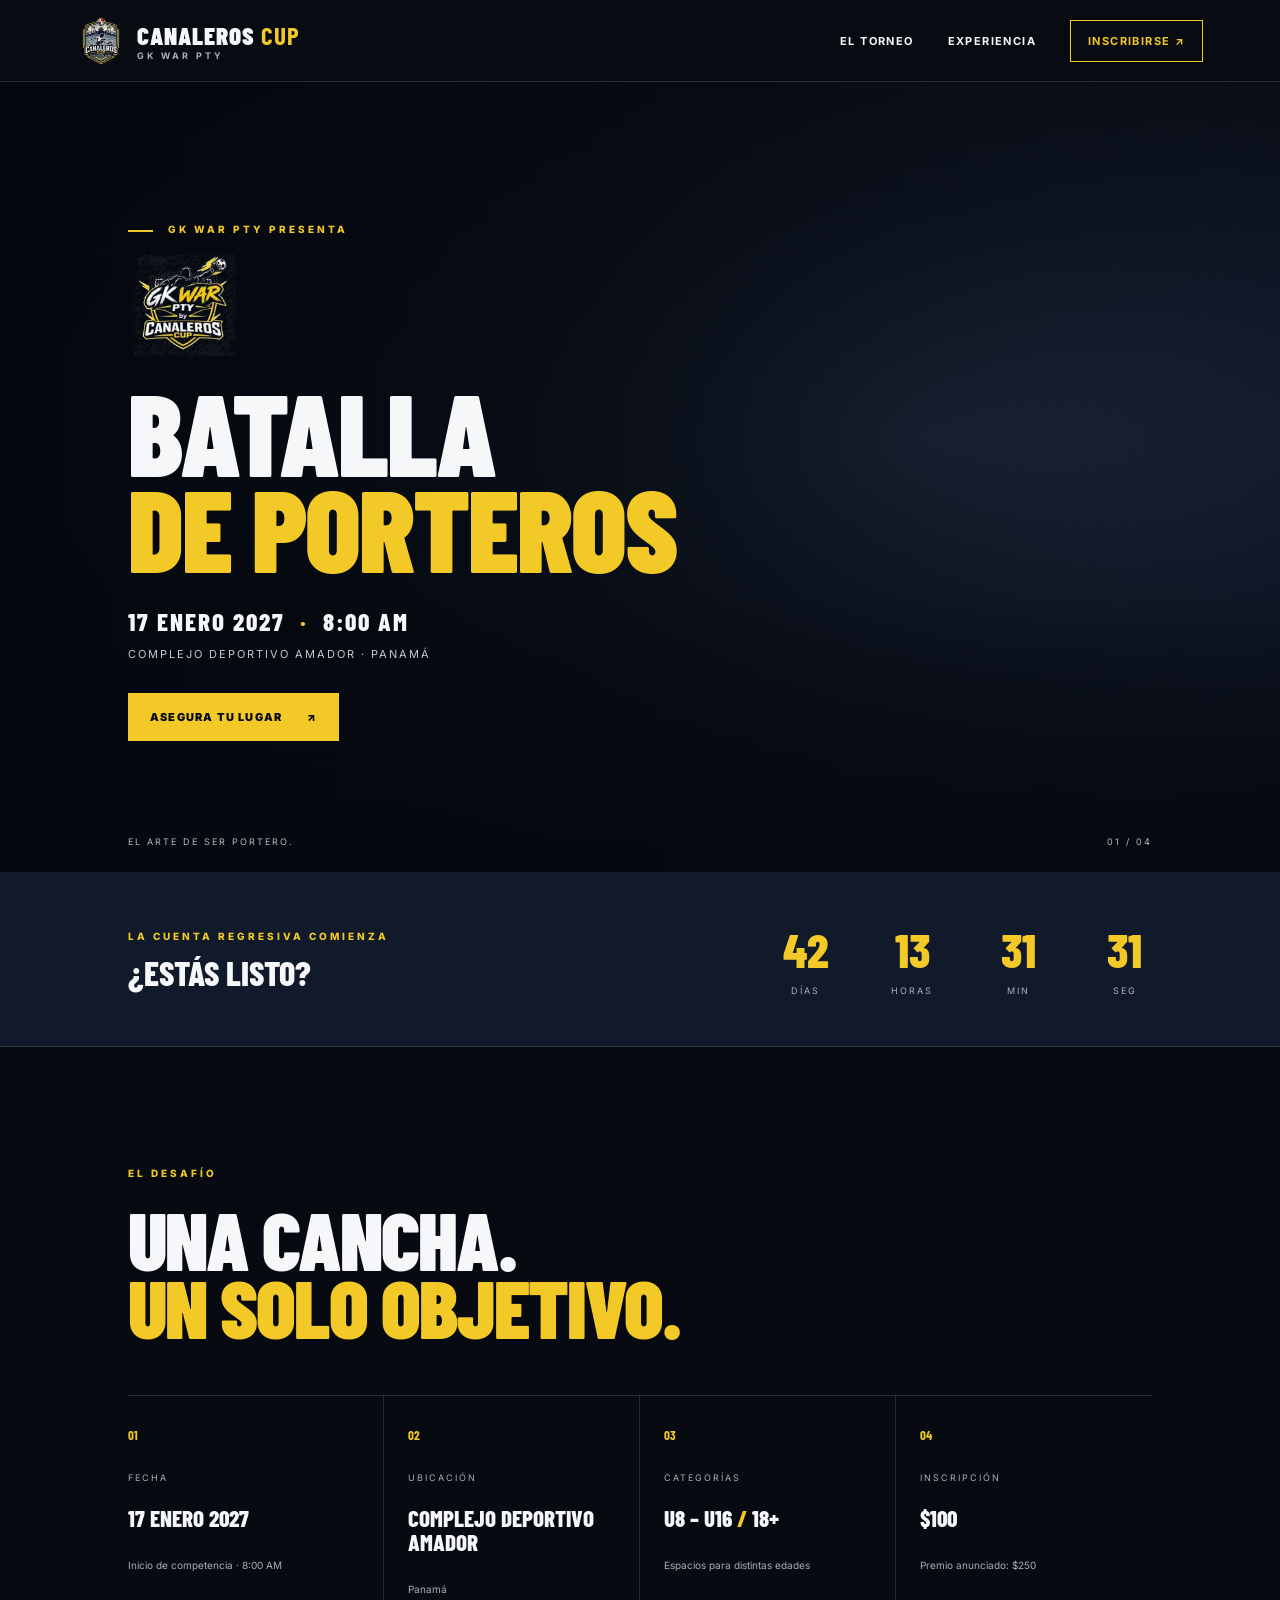
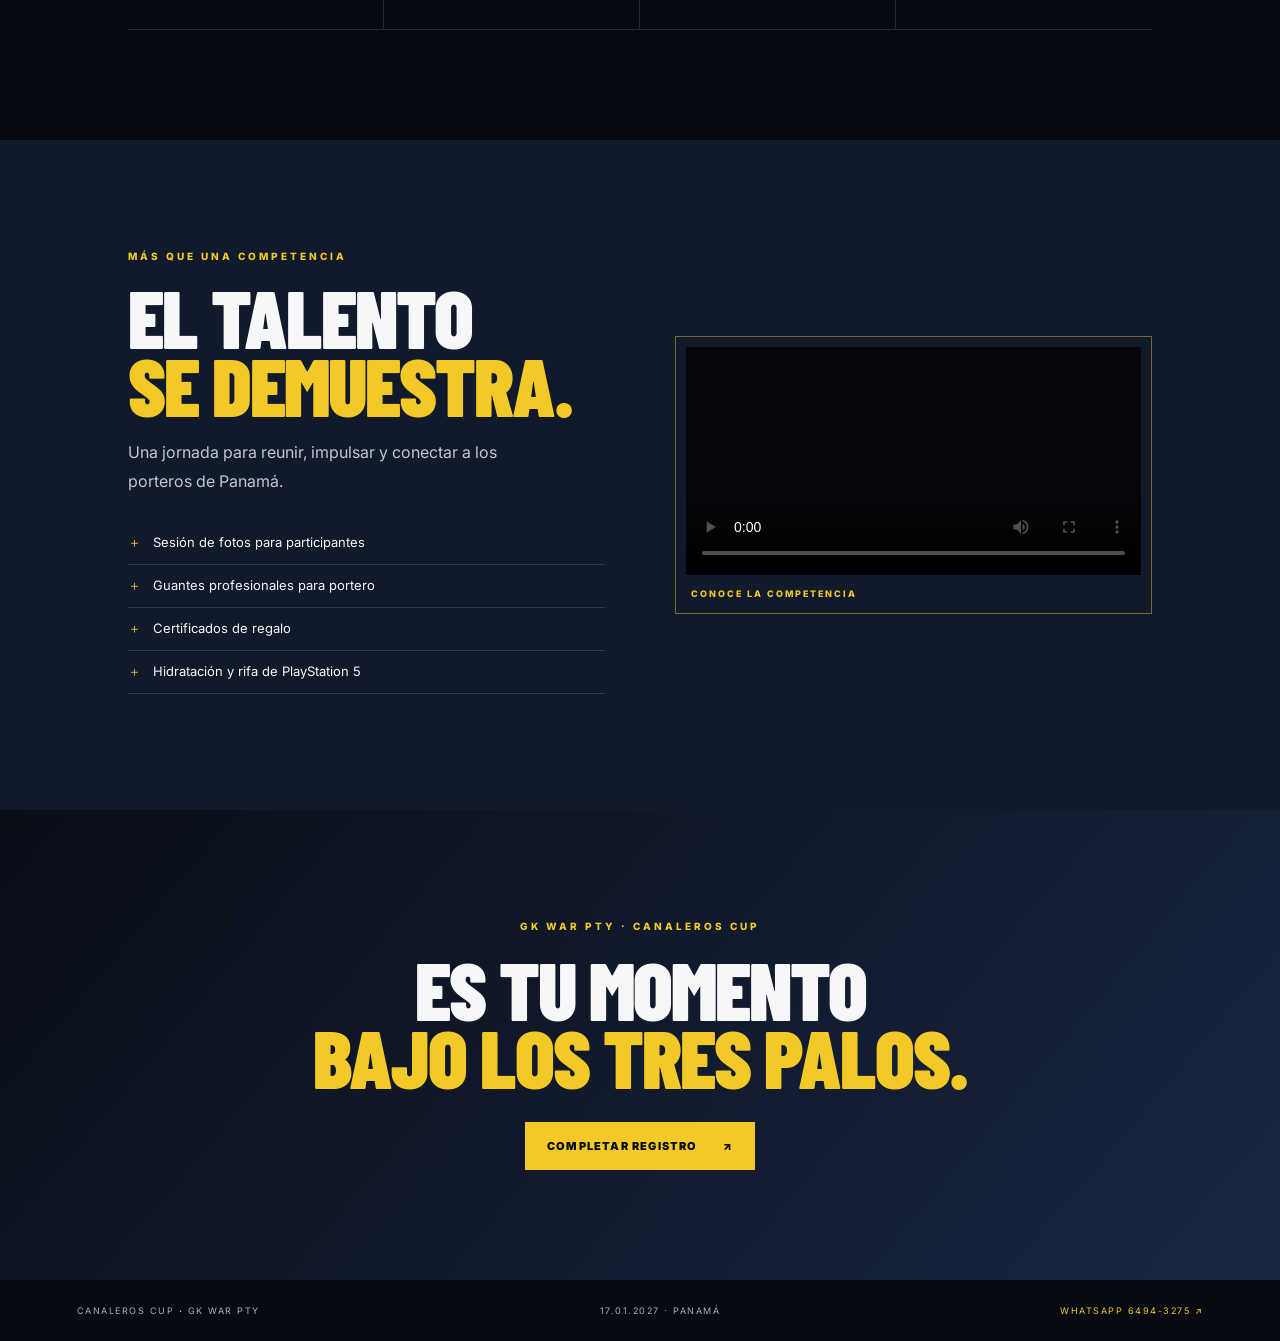
==== commit c23cb6cc: "Update index.html" ====
--- a/index.html
+++ b/index.html
@@ -48,7 +48,7 @@
       <div class="info-grid">
         <article><span class="info-index">01</span><p>FECHA</p><h3>17 ENERO 2027</h3><small>Inicio de competencia · 8:00 AM</small></article>
         <article><span class="info-index">02</span><p>UBICACIÓN</p><h3>COMPLEJO DEPORTIVO AMADOR</h3><small>Panamá</small></article>
-        <article><span class="info-index">03</span><p>CATEGORÍAS</p><h3>U8 – U16 <i>/</i> OPEN</h3><small>Espacios para distintas edades</small></article>
+        <article><span class="info-index">03</span><p>CATEGORÍAS</p><h3>U8 – U16 <i>/</i> 18+</h3><small>Espacios para distintas edades</small></article>
         <article><span class="info-index">04</span><p>INSCRIPCIÓN</p><h3>$100</h3><small>Premio anunciado: $250</small></article>
       </div>
     </section>
@@ -74,4 +74,4 @@
   <footer><span>CANALEROS CUP <b>·</b> GK WAR PTY</span><span>17.01.2027 · PANAMÁ</span><a href="https://wa.me/50764943275" target="_blank" rel="noopener">WHATSAPP 6494-3275 ↗</a></footer>
   <script src="js/main.js"></script>
 </body>
-</html>+</html>
